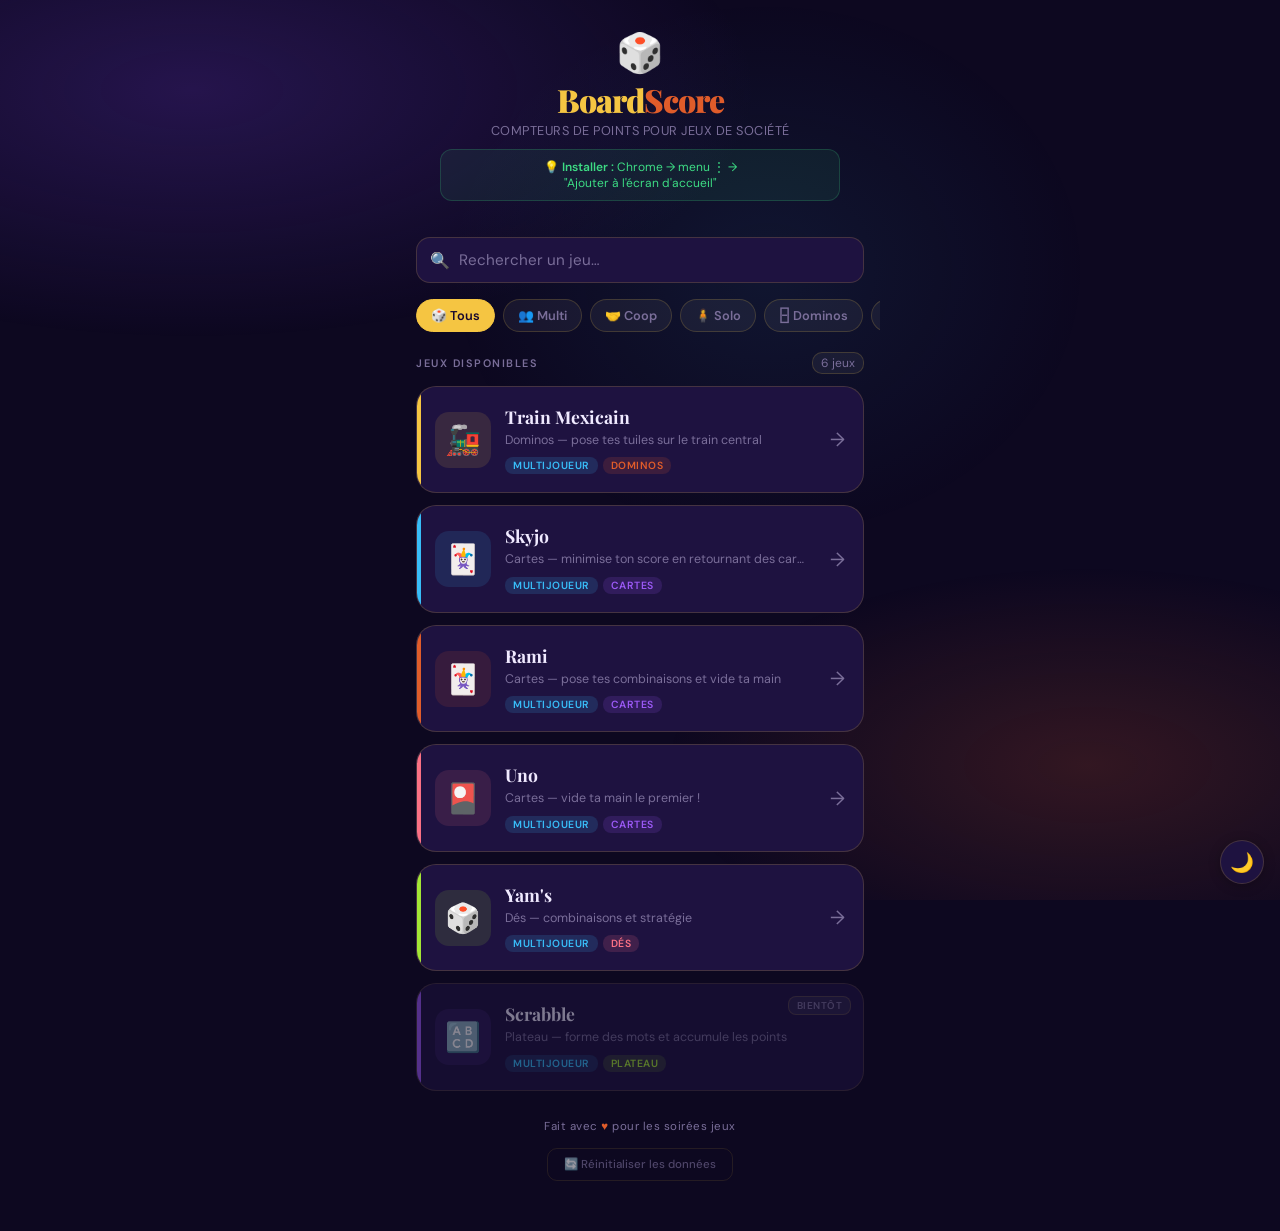
==== index.html @ c6dc5a07 "Bizarre le bouton marche pas sur mobile" ====
<!DOCTYPE html>
<html lang="fr">
<head>
  <meta charset="UTF-8" />
  <meta name="viewport" content="width=device-width, initial-scale=1.0, maximum-scale=1.0, user-scalable=no" />
  <meta name="apple-mobile-web-app-capable" content="yes" />
  <meta name="mobile-web-app-capable" content="yes" />
  <meta name="apple-mobile-web-app-status-bar-style" content="black-translucent" />
  <meta name="theme-color" content="#0d0820" />
  <title>🎲 BoardScore</title>
  <link href="https://fonts.googleapis.com/css2?family=Playfair+Display:wght@700;900&family=DM+Sans:wght@400;500;600&display=swap" rel="stylesheet" />
  <link rel="stylesheet" href="style.css" />
  <link rel="stylesheet" href="menu.css" />
</head>
<body>
<div id="app">

  <header>
    <div class="logo">🎲</div>
    <div class="app-title">Board<span>Score</span></div>
    <div class="app-sub">Compteurs de points pour jeux de société</div>
    <div class="install-hint" id="installHint">
      💡 <strong>Installer :</strong> Chrome → menu ⋮ → <br>"Ajouter à l'écran d'accueil"
    </div>
  </header>

  <div class="search-bar">
    <span class="search-icon">🔍</span>
    <input type="text" id="searchInput" placeholder="Rechercher un jeu…" oninput="filterGames()" />
  </div>

  <div class="filters-wrap">
    <div class="filters" id="filtersBar"></div>
  </div>

  <div class="section-header">
    <div class="section-label">Jeux disponibles</div>
    <div class="games-count" id="gamesCount">…</div>
  </div>

  <div class="games-grid" id="gamesGrid"></div>

  <footer>
    Fait avec <span>♥</span> pour les soirées jeux
    <br>
    <button class="reset-btn" onclick="confirmReset()">🔄 Réinitialiser les données</button>
  </footer>
</div>

<!-- Theme toggle -->
<button class="theme-toggle" id="themeToggle" onclick="toggleTheme()" aria-label="Changer de thème">🌙</button>

<script src="menu.js"></script>
</body>
</html>
---- style.css ----
/* ═══════════════════════════════════════════
   BoardScore — style.css
   Styles globaux partagés entre toutes les pages
   ═══════════════════════════════════════════ */

:root {
    /* ── Couleurs de base ── */
    --bg: #0d0820;
    --surface: #160d30;
    --card: #1e1240;
    --accent: #f5c542;
    --accent2: #e05c2a;
    --green: #3ddc84;
    --blue: #38bdf8;
    --purple: #9b59f5;
    --red: #ff5555;
    --text: #f0eaff;
    --muted: #7a6e99;
    --border: rgba(245, 197, 66, 0.18);

    /* ── Couleurs thématiques (surfaces semi-transparentes) ── */
    --glass: rgba(255, 255, 255, 0.07);
    --glass-hover: rgba(255, 255, 255, 0.12);
    --glass-subtle: rgba(255, 255, 255, 0.05);
    --glass-strong: rgba(255, 255, 255, 0.18);
    --header-bg: rgba(13, 8, 32, 0.85);
    --bar-bg: rgba(13, 8, 32, 0.95);
    --overlay-bg: rgba(0, 0, 0, 0.75);
    --winner-bg: rgba(0, 0, 0, 0.92);
    --podium-bg: rgba(255, 255, 255, 0.06);
    --on-accent: #1a0a2e;
    --on-green: #0d2e1a;
}

/* ── MODE CLAIR ── */
[data-theme="light"] {
    --bg: #f4f1ed;
    --surface: #ffffff;
    --card: #f9f7f4;
    --text: #1a1230;
    --muted: #8a7fa0;
    --border: rgba(160, 130, 80, 0.2);

    --green: #22a960;
    --blue: #1a8cd8;
    --purple: #7c3aed;
    --red: #dc3545;

    --glass: rgba(0, 0, 0, 0.05);
    --glass-hover: rgba(0, 0, 0, 0.08);
    --glass-subtle: rgba(0, 0, 0, 0.03);
    --glass-strong: rgba(0, 0, 0, 0.12);
    --header-bg: rgba(255, 255, 255, 0.9);
    --bar-bg: rgba(255, 255, 255, 0.95);
    --overlay-bg: rgba(0, 0, 0, 0.45);
    --winner-bg: rgba(255, 255, 255, 0.97);
    --podium-bg: rgba(0, 0, 0, 0.04);
    --on-accent: #1a0a2e;
    --on-green: #ffffff;
}

* {
    box-sizing: border-box;
    margin: 0;
    padding: 0;
    -webkit-tap-highlight-color: transparent;
}

body {
    font-family: 'DM Sans', sans-serif;
    background: var(--bg);
    color: var(--text);
    min-height: 100vh;
    overflow-x: hidden;
}

body::before {
    content: '';
    position: fixed;
    inset: 0;
    background-image:
            radial-gradient(ellipse 80% 50% at 15% 10%, rgba(94, 50, 180, 0.28) 0%, transparent 55%),
            radial-gradient(ellipse 60% 40% at 85% 85%, rgba(224, 92, 42, 0.16) 0%, transparent 55%);
    pointer-events: none;
    z-index: 0;
}

/* ── TYPOGRAPHY ── */
.font-display {
    font-family: 'Playfair Display', serif;
}

/* ── LAYOUT ── */
#app {
    position: relative;
    z-index: 1;
    max-width: 480px;
    margin: 0 auto;
}

/* ── BOUTON RETOUR ── */
.btn-back {
    width: 34px;
    height: 34px;
    border-radius: 10px;
    border: 1px solid var(--border);
    background: var(--glass-subtle);
    color: var(--text);
    font-size: 1rem;
    display: flex;
    align-items: center;
    justify-content: center;
    cursor: pointer;
    transition: background 0.15s;
    text-decoration: none;
    flex-shrink: 0;
}
.btn-back:active { background: var(--glass-hover); }

/* ── INPUTS ── */
input[type="text"] {
    background: var(--glass);
    border: 1px solid var(--border);
    border-radius: 10px;
    padding: 10px 14px;
    color: var(--text);
    font-family: 'DM Sans', sans-serif;
    font-size: 0.95rem;
    outline: none;
    transition: border-color 0.2s;
}
input[type="text"]:focus { border-color: var(--accent); }
input[type="text"]::placeholder { color: var(--muted); }

/* ── MODAL BASE ── */
.modal-overlay {
    position: fixed;
    inset: 0;
    background: var(--overlay-bg);
    backdrop-filter: blur(6px);
    z-index: 200;
    display: flex;
    align-items: flex-end;
    justify-content: center;
    padding: 0;
    opacity: 0;
    pointer-events: none;
    transition: opacity 0.25s;
}
.modal-overlay.open { opacity: 1; pointer-events: all; }

.modal {
    background: var(--surface);
    border: 1px solid var(--border);
    border-radius: 24px 24px 0 0;
    padding: 24px 20px 36px;
    width: 100%;
    max-width: 480px;
    transform: translateY(60px);
    transition: transform 0.3s cubic-bezier(0.34, 1.56, 0.64, 1);
    max-height: 90vh;
    overflow-y: auto;
}
.modal-overlay.open .modal { transform: translateY(0); }

.modal-handle {
    width: 40px;
    height: 4px;
    background: var(--border);
    border-radius: 2px;
    margin: 0 auto 20px;
}
.modal-title {
    font-family: 'Playfair Display', serif;
    font-size: 1.3rem;
    font-weight: 700;
    color: var(--accent);
    margin-bottom: 6px;
}
.modal-sub {
    font-size: 0.8rem;
    color: var(--muted);
    margin-bottom: 20px;
}

/* ── TAGS ── */
.tag {
    font-size: 0.65rem;
    font-weight: 600;
    padding: 2px 8px;
    border-radius: 8px;
    text-transform: uppercase;
    letter-spacing: 0.5px;
}
.tag-multi   { background: rgba(56, 189, 248, 0.15); color: var(--blue); }
.tag-coop    { background: rgba(61, 220, 132, 0.15); color: var(--green); }
.tag-solo    { background: rgba(245, 197, 66, 0.15); color: var(--accent); }
.tag-dominos { background: rgba(224, 92, 42, 0.15);  color: var(--accent2); }
.tag-cartes  { background: rgba(155, 89, 245, 0.15); color: var(--purple); }
.tag-des     { background: rgba(251, 113, 133, 0.15); color: #fb7185; }
.tag-plateau { background: rgba(163, 230, 53, 0.15); color: #a3e635; }

/* ── DIVIDER ── */
.divider {
    height: 1px;
    background: var(--border);
    margin: 18px 0 0;
}

/* ── LIGHT MODE : gradient d'ambiance atténué ── */
[data-theme="light"] body::before {
    background-image:
            radial-gradient(ellipse 80% 50% at 15% 10%, rgba(94, 50, 180, 0.06) 0%, transparent 55%),
            radial-gradient(ellipse 60% 40% at 85% 85%, rgba(224, 92, 42, 0.05) 0%, transparent 55%);
}

/* ── THEME TOGGLE ── */
.theme-toggle {
    position: fixed;
    bottom: 16px;
    right: 16px;
    width: 44px;
    height: 44px;
    border-radius: 50%;
    border: 1px solid var(--border);
    background: var(--card);
    color: var(--text);
    font-size: 1.2rem;
    display: flex;
    align-items: center;
    justify-content: center;
    cursor: pointer;
    z-index: 150;
    transition: transform 0.2s, background 0.2s;
    box-shadow: 0 2px 12px rgba(0, 0, 0, 0.25);
}
.theme-toggle:active { transform: scale(0.9); }

/* ── Sur les pages jeu, décaler le toggle au-dessus de la bottom-bar ── */
body:has(.bottom-bar) .theme-toggle {
    bottom: 90px;
}
---- menu.css ----
/* ═══════════════════════════════════════════
   Menu.css
   Styles spécifiques à la page d'accueil
   ═══════════════════════════════════════════ */

/* ── LAYOUT ── */
#app { padding-bottom: 40px; }

body::before {
    content: '';
    position: fixed;
    inset: 0;
    background-image:
            radial-gradient(ellipse 80% 50% at 15% 10%, rgba(94, 50, 180, 0.3) 0%, transparent 55%),
            radial-gradient(ellipse 60% 40% at 85% 85%, rgba(224, 92, 42, 0.18) 0%, transparent 55%),
            radial-gradient(ellipse 50% 60% at 60% 30%, rgba(56, 189, 248, 0.08) 0%, transparent 50%);
    pointer-events: none;
    z-index: 0;
}

[data-theme="light"] body::before {
    background-image:
            radial-gradient(ellipse 80% 50% at 15% 10%, rgba(94, 50, 180, 0.06) 0%, transparent 55%),
            radial-gradient(ellipse 60% 40% at 85% 85%, rgba(224, 92, 42, 0.04) 0%, transparent 55%),
            radial-gradient(ellipse 50% 60% at 60% 30%, rgba(56, 189, 248, 0.03) 0%, transparent 50%);
}

/* ── HEADER ── */
header {
    padding: 28px 20px 20px;
    text-align: center;
}
.logo { font-size: 2.4rem; margin-bottom: 6px; }
.app-title {
    font-family: 'Playfair Display', serif;
    font-size: 2rem;
    font-weight: 900;
    color: var(--accent);
    letter-spacing: -1px;
    line-height: 1;
}
.app-title span { color: var(--accent2); }
.app-sub {
    font-size: 0.8rem;
    color: var(--muted);
    margin-top: 6px;
    letter-spacing: 0.5px;
    text-transform: uppercase;
}

/* ── INSTALL HINT ── */
.install-hint {
    background: rgba(61, 220, 132, 0.08);
    border: 1px solid rgba(61, 220, 132, 0.2);
    border-radius: 12px;
    padding: 9px 14px;
    margin: 10px 20px 0;
    font-size: 0.75rem;
    color: var(--green);
    white-space: nowrap;
    overflow: hidden;
    text-overflow: ellipsis;
    animation: fadeIn 0.4s ease;
}
.install-hint strong { font-weight: 600; }

@keyframes fadeIn {
    from { opacity: 0; transform: translateY(-6px); }
    to   { opacity: 1; transform: translateY(0); }
}

/* ── SEARCH ── */
.search-bar {
    margin: 16px 16px 16px;
    position: relative;
}
.search-bar input {
    width: 100%;
    background: var(--card);
    border: 1px solid var(--border);
    border-radius: 14px;
    padding: 12px 16px 12px 42px;
    color: var(--text);
    font-family: 'DM Sans', sans-serif;
    font-size: 0.95rem;
    outline: none;
    transition: border-color 0.2s;
}
.search-bar input:focus { border-color: var(--accent); }
.search-bar input::placeholder { color: var(--muted); }
.search-icon {
    position: absolute;
    left: 14px;
    top: 50%;
    transform: translateY(-50%);
    font-size: 1rem;
    color: var(--muted);
    pointer-events: none;
}

/* ── FILTERS ── */
.filters-wrap {
    padding: 0 16px;
    margin-bottom: 20px;
    overflow-x: auto;
    scrollbar-width: none;
}
.filters-wrap::-webkit-scrollbar { display: none; }
.filters {
    display: flex;
    gap: 8px;
    width: max-content;
}
.filter-btn {
    padding: 7px 14px;
    border-radius: 20px;
    border: 1.5px solid var(--border);
    background: var(--glass-subtle);
    color: var(--muted);
    font-family: 'DM Sans', sans-serif;
    font-weight: 600;
    font-size: 0.8rem;
    cursor: pointer;
    transition: all 0.18s;
    white-space: nowrap;
    display: flex;
    align-items: center;
    gap: 5px;
}
.filter-btn:active { transform: scale(0.95); }
.filter-btn.active {
    background: var(--accent);
    border-color: var(--accent);
    color: var(--on-accent);
}

/* ── SECTION HEADER ── */
.section-header {
    padding: 0 16px;
    margin-bottom: 12px;
    display: flex;
    align-items: center;
    justify-content: space-between;
}
.section-label {
    font-size: 0.68rem;
    font-weight: 600;
    text-transform: uppercase;
    letter-spacing: 1.5px;
    color: var(--muted);
}
.games-count {
    font-size: 0.75rem;
    color: var(--muted);
    background: var(--glass-subtle);
    border: 1px solid var(--border);
    padding: 2px 8px;
    border-radius: 10px;
}

/* ── GAMES GRID ── */
.games-grid {
    padding: 0 16px;
    display: flex;
    flex-direction: column;
    gap: 12px;
}

/* ── GAME CARD ── */
.game-card {
    background: var(--card);
    border: 1px solid var(--border);
    border-radius: 20px;
    padding: 18px;
    cursor: pointer;
    transition: transform 0.18s, border-color 0.18s, background 0.18s;
    text-decoration: none;
    display: block;
    position: relative;
    overflow: hidden;
}
.game-card::before {
    content: '';
    position: absolute;
    left: 0; top: 0; bottom: 0;
    width: 4px;
    background: var(--game-color, var(--accent));
    border-radius: 4px 0 0 4px;
}
.game-card:active { transform: scale(0.98); border-color: var(--game-color, var(--accent)); }
.game-card:hover  { border-color: rgba(245, 197, 66, 0.35); }

.game-card-inner { display: flex; align-items: center; gap: 14px; }
.game-icon {
    width: 56px; height: 56px;
    border-radius: 14px;
    background: var(--game-bg, rgba(245, 197, 66, 0.12));
    display: flex; align-items: center; justify-content: center;
    font-size: 1.8rem;
    flex-shrink: 0;
}
.game-info { flex: 1; min-width: 0; }
.game-name {
    font-family: 'Playfair Display', serif;
    font-size: 1.1rem;
    font-weight: 700;
    color: var(--text);
    margin-bottom: 4px;
}
.game-desc {
    font-size: 0.78rem;
    color: var(--muted);
    line-height: 1.4;
    white-space: nowrap;
    overflow: hidden;
    text-overflow: ellipsis;
}
.game-tags { display: flex; gap: 5px; margin-top: 8px; flex-wrap: wrap; }

.game-arrow {
    font-size: 1.2rem;
    color: var(--muted);
    margin-left: 8px;
    flex-shrink: 0;
    transition: color 0.18s, transform 0.18s;
}
.game-card:active .game-arrow {
    color: var(--game-color, var(--accent));
    transform: translateX(4px);
}

/* ── COMING SOON ── */
.game-card.soon { opacity: 0.5; cursor: default; }
.game-card.soon:active { transform: none; }
.soon-badge {
    position: absolute;
    top: 12px; right: 12px;
    background: var(--glass);
    border: 1px solid var(--border);
    color: var(--muted);
    font-size: 0.62rem;
    font-weight: 600;
    padding: 2px 8px;
    border-radius: 8px;
    text-transform: uppercase;
    letter-spacing: 0.5px;
}

/* ── EMPTY STATE ── */
.empty-state { text-align: center; padding: 50px 20px; color: var(--muted); }
.empty-state .big-emoji { font-size: 3rem; margin-bottom: 12px; }
.empty-state p { font-size: 0.9rem; line-height: 1.6; }

/* ── FOOTER ── */
footer {
    text-align: center;
    padding: 28px 20px 10px;
    color: var(--muted);
    font-size: 0.72rem;
    letter-spacing: 0.5px;
}
footer span { color: var(--accent2); }

.reset-btn {
    display: block;
    margin: 14px auto 0;
    padding: 8px 16px;
    border-radius: 10px;
    border: 1px solid var(--border);
    background: transparent;
    color: var(--muted);
    font-family: 'DM Sans', sans-serif;
    font-size: 0.72rem;
    font-weight: 500;
    cursor: pointer;
    transition: all 0.2s;
    opacity: 0.6;
}
.reset-btn:hover { opacity: 1; }
.reset-btn:active { transform: scale(0.96); }
.reset-btn.confirm {
    border-color: rgba(255, 85, 85, 0.4);
    background: rgba(255, 85, 85, 0.08);
    color: var(--red);
    opacity: 1;
}
.reset-btn.done {
    border-color: rgba(61, 220, 132, 0.4);
    background: rgba(61, 220, 132, 0.08);
    color: var(--green);
    opacity: 1;
}
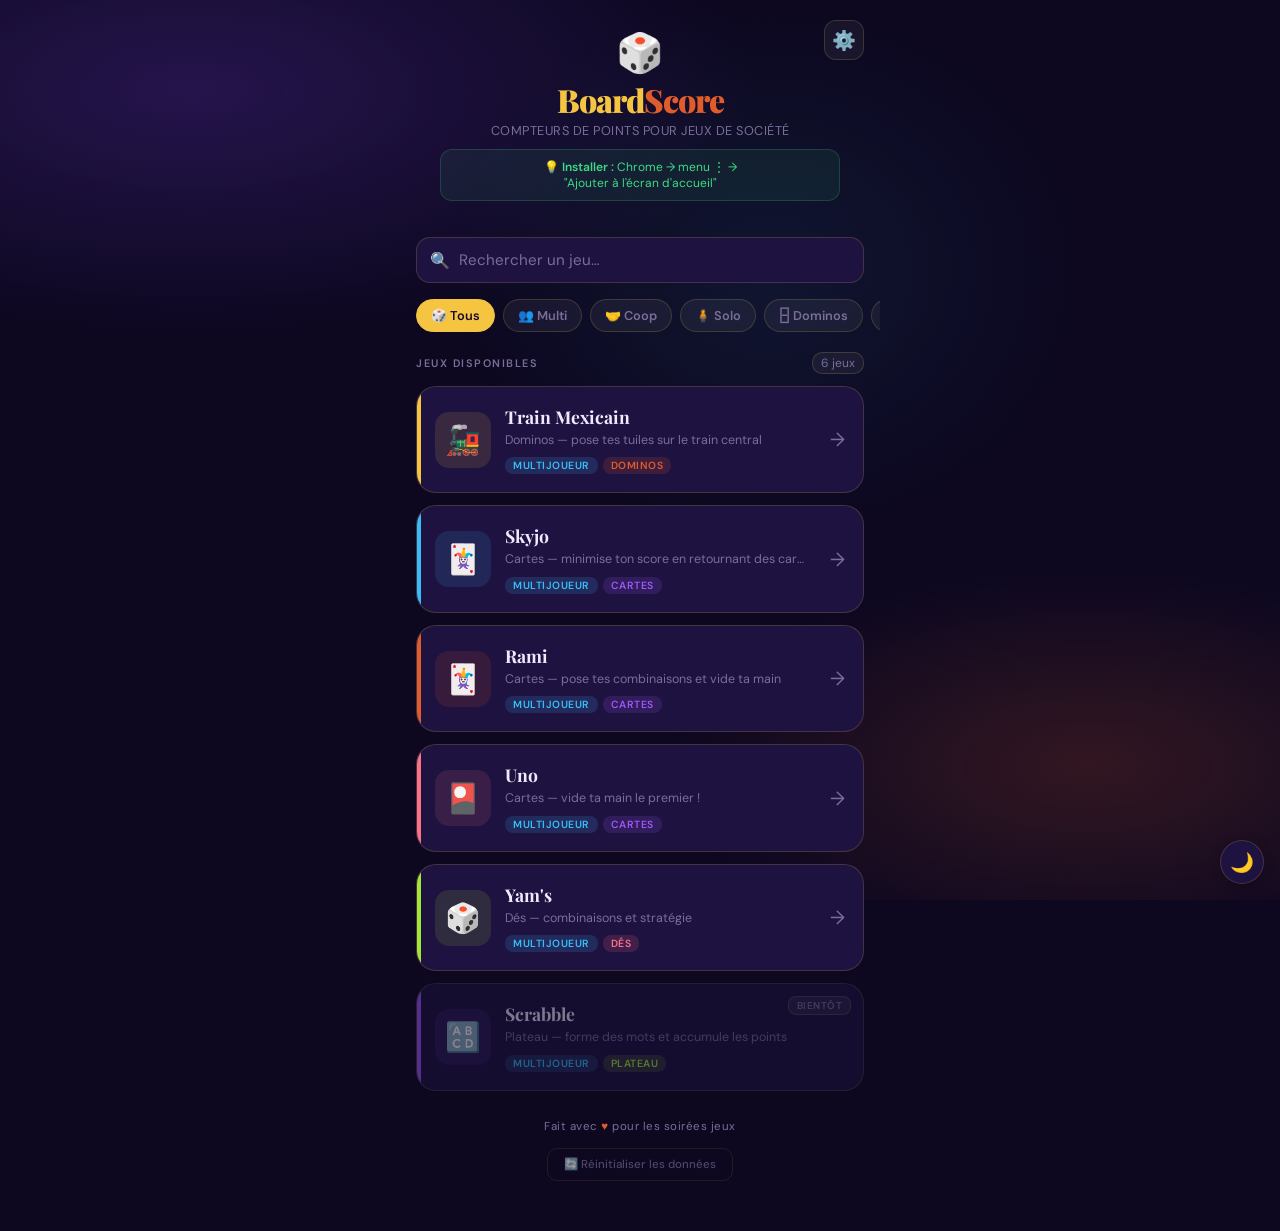
==== commit a9aa6a98: "Premier jet des statistique, et tableau de paramètrage avec ajout des joueurs de session, ajout auto" ====
--- a/index.html
+++ b/index.html
@@ -19,6 +19,7 @@
     <div class="logo">🎲</div>
     <div class="app-title">Board<span>Score</span></div>
     <div class="app-sub">Compteurs de points pour jeux de société</div>
+    <a href="settings/index.html" class="settings-btn" aria-label="Paramètres">⚙️</a>
     <div class="install-hint" id="installHint">
       💡 <strong>Installer :</strong> Chrome → menu ⋮ → <br>"Ajouter à l'écran d'accueil"
     </div>
@@ -42,7 +43,6 @@
 
   <footer>
     Fait avec <span>♥</span> pour les soirées jeux
-    <br>
     <button class="reset-btn" onclick="confirmReset()">🔄 Réinitialiser les données</button>
   </footer>
 </div>
--- a/menu.css
+++ b/menu.css
@@ -29,8 +29,24 @@
 header {
     padding: 28px 20px 20px;
     text-align: center;
+    position: relative;
 }
 .logo { font-size: 2.4rem; margin-bottom: 6px; }
+
+/* ── Settings button ── */
+.settings-btn {
+    position: absolute;
+    top: 20px; right: 16px;
+    width: 40px; height: 40px;
+    border-radius: 12px;
+    border: 1px solid var(--border);
+    background: var(--glass-subtle);
+    display: flex; align-items: center; justify-content: center;
+    font-size: 1.2rem;
+    text-decoration: none;
+    transition: all 0.15s;
+}
+.settings-btn:active { transform: scale(0.9); background: var(--glass-hover); }
 .app-title {
     font-family: 'Playfair Display', serif;
     font-size: 2rem;
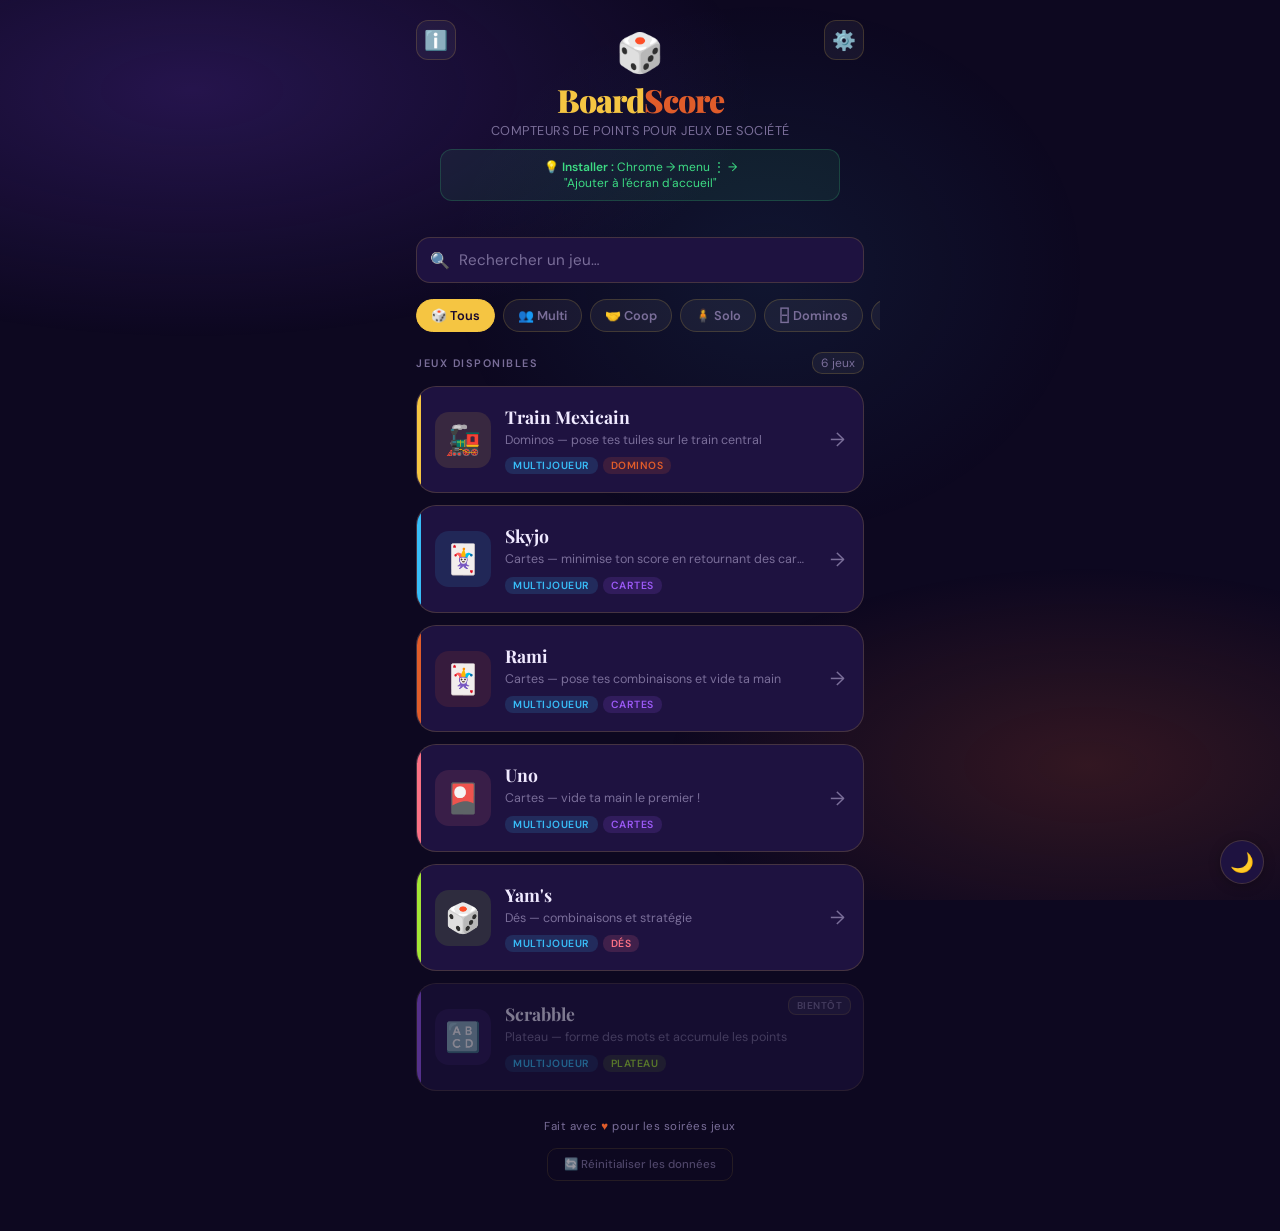
==== commit b8c49bb2: "Modale d'info + bouton réinitaliser les données mieux fourni" ====
--- a/index.html
+++ b/index.html
@@ -19,6 +19,7 @@
     <div class="logo">🎲</div>
     <div class="app-title">Board<span>Score</span></div>
     <div class="app-sub">Compteurs de points pour jeux de société</div>
+    <button class="info-btn" onclick="openInfoModal()" aria-label="Aide">ℹ️</button>
     <a href="settings/index.html" class="settings-btn" aria-label="Paramètres">⚙️</a>
     <div class="install-hint" id="installHint">
       💡 <strong>Installer :</strong> Chrome → menu ⋮ → <br>"Ajouter à l'écran d'accueil"
@@ -43,13 +44,137 @@
 
   <footer>
     Fait avec <span>♥</span> pour les soirées jeux
-    <button class="reset-btn" onclick="confirmReset()">🔄 Réinitialiser les données</button>
+    <button class="reset-btn" onclick="openResetModal()">🔄 Réinitialiser les données</button>
   </footer>
 </div>
 
 <!-- Theme toggle -->
 <button class="theme-toggle" id="themeToggle" onclick="toggleTheme()" aria-label="Changer de thème">🌙</button>
 
+<!-- ══ MODALE INFO ══ -->
+<div class="modal-overlay" id="infoModal" onclick="closeInfoModal(event)">
+  <div class="info-modal">
+    <div class="info-modal-handle"></div>
+    <div class="info-modal-header">
+      <div class="info-modal-icon">🎲</div>
+      <div class="info-modal-title">BoardScore — Guide</div>
+    </div>
+
+    <div class="info-sections">
+
+      <div class="info-block">
+        <div class="info-block-title">⚙️ Paramètres</div>
+        <div class="info-item">
+          <span class="info-emoji">👥</span>
+          <div><strong>Joueurs enregistrés</strong> — Crée un roster de joueurs global. Leur nom et couleur sont proposés automatiquement dans chaque jeu. Tu peux modifier le nom ou la couleur à tout moment, c'est répercuté dans les parties en cours.</div>
+        </div>
+        <div class="info-item">
+          <span class="info-emoji">📊</span>
+          <div><strong>Statistiques</strong> — Consulte le nombre de parties jouées, victoires et taux de réussite par joueur, avec le détail par jeu.</div>
+        </div>
+      </div>
+
+      <div class="info-block">
+        <div class="info-block-title">🎮 Dans chaque jeu</div>
+        <div class="info-item">
+          <span class="info-emoji">➕</span>
+          <div><strong>Ajouter un joueur</strong> — Tape un nom pour l'ajouter. Les joueurs du roster sont suggérés automatiquement. La couleur est attribuée ou reprise depuis le roster.</div>
+        </div>
+        <div class="info-item">
+          <span class="info-emoji">✏️</span>
+          <div><strong>Saisir les scores</strong> — Ouvre la modale de saisie de la manche en cours. Tu peux corriger un score déjà saisi en ré-ouvrant la modale.</div>
+        </div>
+        <div class="info-item">
+          <span class="info-emoji">▶️</span>
+          <div><strong>Manche suivante</strong> — Passe à la manche d'après. L'historique des manches est conservé en bas de page.</div>
+        </div>
+        <div class="info-item">
+          <span class="info-emoji">↺</span>
+          <div><strong>Rejouer</strong> — Lance une nouvelle partie. Tu peux garder les mêmes joueurs (remise à zéro des scores) ou repartir avec de nouveaux joueurs. La partie terminée est sauvegardée dans les statistiques.</div>
+        </div>
+        <div class="info-item">
+          <span class="info-emoji">🏆</span>
+          <div><strong>Écran de victoire</strong> — S'affiche automatiquement quand la condition de fin est atteinte. Affiche le podium et propose de relancer une partie.</div>
+        </div>
+      </div>
+
+      <div class="info-block">
+        <div class="info-block-title">💾 Sauvegarde</div>
+        <div class="info-item">
+          <span class="info-emoji">🔒</span>
+          <div><strong>Sauvegarde automatique</strong> — Chaque action est sauvegardée instantanément sur ton appareil. Tu peux fermer l'app et reprendre là où tu en étais.</div>
+        </div>
+        <div class="info-item">
+          <span class="info-emoji">📱</span>
+          <div><strong>Installation</strong> — Sur Chrome, clique sur ⋮ → "Ajouter à l'écran d'accueil" pour utiliser BoardScore comme une vraie app, sans navigateur.</div>
+        </div>
+      </div>
+
+      <div class="info-block">
+        <div class="info-block-title">🌙 Thème & affichage</div>
+        <div class="info-item">
+          <span class="info-emoji">🌙</span>
+          <div><strong>Mode sombre / clair</strong> — Le bouton en bas à droite bascule entre les deux thèmes. Le choix est mémorisé.</div>
+        </div>
+      </div>
+
+      <div class="info-block">
+        <div class="info-block-title">🔄 Réinitialisation</div>
+        <div class="info-item">
+          <span class="info-emoji">🎮</span>
+          <div><strong>Données de jeu</strong> — Efface les parties en cours et l'historique des victoires, sans toucher à tes joueurs enregistrés.</div>
+        </div>
+        <div class="info-item">
+          <span class="info-emoji">👥</span>
+          <div><strong>Joueurs</strong> — Supprime le roster de joueurs, sans effacer les parties.</div>
+        </div>
+        <div class="info-item">
+          <span class="info-emoji">💥</span>
+          <div><strong>Tout réinitialiser</strong> — Remet l'app à zéro complètement.</div>
+        </div>
+      </div>
+
+    </div>
+
+    <button class="info-modal-close" onclick="document.getElementById('infoModal').classList.remove('open')">Fermer</button>
+  </div>
+</div>
+
+<!-- ══ MODALE RESET ══ -->
+<div class="modal-overlay" id="resetModal" onclick="closeResetModal(event)">
+  <div class="reset-modal">
+    <div class="info-modal-handle"></div>
+    <div class="reset-modal-title">🔄 Réinitialiser</div>
+    <div class="reset-modal-sub">Choisis ce que tu veux effacer</div>
+
+    <div class="reset-options">
+      <button class="reset-option-btn" id="resetGames" onclick="doReset('games')">
+        <span class="ro-icon">🎮</span>
+        <div class="ro-text">
+          <div class="ro-title">Données de jeu</div>
+          <div class="ro-sub">Parties en cours + historique des victoires<br><em>Les joueurs enregistrés sont conservés</em></div>
+        </div>
+      </button>
+      <button class="reset-option-btn" id="resetPlayers" onclick="doReset('players')">
+        <span class="ro-icon">👥</span>
+        <div class="ro-text">
+          <div class="ro-title">Joueurs enregistrés</div>
+          <div class="ro-sub">Supprime le roster de joueurs<br><em>Les parties en cours sont conservées</em></div>
+        </div>
+      </button>
+      <button class="reset-option-btn danger" id="resetAll" onclick="doReset('all')">
+        <span class="ro-icon">💥</span>
+        <div class="ro-text">
+          <div class="ro-title">Tout réinitialiser</div>
+          <div class="ro-sub">Efface absolument toutes les données</div>
+        </div>
+      </button>
+    </div>
+
+    <button class="reset-modal-cancel" onclick="document.getElementById('resetModal').classList.remove('open')">Annuler</button>
+  </div>
+</div>
+
 <script src="menu.js"></script>
 </body>
 </html>
--- a/menu.css
+++ b/menu.css
@@ -305,4 +305,234 @@
     background: rgba(61, 220, 132, 0.08);
     color: var(--green);
     opacity: 1;
-}+}
+
+/* ═══════════════════════════════════════════
+   INFO BUTTON
+   ═══════════════════════════════════════════ */
+.info-btn {
+    position: absolute;
+    top: 20px; left: 16px;
+    width: 40px; height: 40px;
+    border-radius: 12px;
+    border: 1px solid var(--border);
+    background: var(--glass-subtle);
+    display: flex; align-items: center; justify-content: center;
+    font-size: 1.2rem;
+    cursor: pointer;
+    transition: all 0.15s;
+}
+.info-btn:active { transform: scale(0.9); background: var(--glass-hover); }
+
+
+/* ═══════════════════════════════════════════
+   SHARED MODAL OVERLAY
+   ═══════════════════════════════════════════ */
+.modal-overlay {
+    position: fixed;
+    inset: 0;
+    background: rgba(0,0,0,0.55);
+    backdrop-filter: blur(4px);
+    z-index: 200;
+    display: flex;
+    align-items: flex-end;
+    justify-content: center;
+    opacity: 0;
+    pointer-events: none;
+    transition: opacity 0.25s;
+}
+.modal-overlay.open {
+    opacity: 1;
+    pointer-events: all;
+}
+
+
+/* ═══════════════════════════════════════════
+   INFO MODAL
+   ═══════════════════════════════════════════ */
+.info-modal {
+    background: var(--card);
+    border: 1px solid var(--border);
+    border-radius: 24px 24px 0 0;
+    width: 100%;
+    max-width: 520px;
+    max-height: 82vh;
+    overflow-y: auto;
+    padding: 0 0 32px;
+    transform: translateY(30px);
+    transition: transform 0.3s cubic-bezier(0.34, 1.56, 0.64, 1);
+}
+.modal-overlay.open .info-modal,
+.modal-overlay.open .reset-modal {
+    transform: translateY(0);
+}
+
+.info-modal-handle {
+    width: 40px; height: 4px;
+    background: var(--border);
+    border-radius: 2px;
+    margin: 12px auto 0;
+}
+.info-modal-header {
+    display: flex;
+    align-items: center;
+    gap: 12px;
+    padding: 20px 22px 14px;
+    border-bottom: 1px solid var(--border);
+}
+.info-modal-icon { font-size: 1.6rem; }
+.info-modal-title {
+    font-family: 'Playfair Display', serif;
+    font-size: 1.2rem;
+    font-weight: 700;
+    color: var(--text);
+}
+
+.info-sections { padding: 16px 20px 0; }
+
+.info-block {
+    margin-bottom: 20px;
+    background: var(--glass-subtle);
+    border: 1px solid var(--border);
+    border-radius: 16px;
+    padding: 14px 16px;
+}
+.info-block-title {
+    font-size: 0.72rem;
+    font-weight: 700;
+    letter-spacing: 0.8px;
+    text-transform: uppercase;
+    color: var(--accent);
+    margin-bottom: 12px;
+}
+.info-item {
+    display: flex;
+    gap: 12px;
+    margin-bottom: 10px;
+    font-size: 0.83rem;
+    color: var(--text-secondary, var(--muted));
+    line-height: 1.5;
+}
+.info-item:last-child { margin-bottom: 0; }
+.info-emoji { font-size: 1rem; flex-shrink: 0; margin-top: 1px; }
+.info-item strong { color: var(--text); font-weight: 600; }
+.info-item em { color: var(--muted); font-style: italic; }
+
+.info-modal-close {
+    display: block;
+    margin: 20px 20px 0;
+    width: calc(100% - 40px);
+    padding: 14px;
+    border-radius: 14px;
+    border: 1px solid var(--border);
+    background: var(--glass-subtle);
+    color: var(--text);
+    font-family: 'DM Sans', sans-serif;
+    font-size: 0.95rem;
+    font-weight: 600;
+    cursor: pointer;
+    transition: all 0.15s;
+}
+.info-modal-close:active { transform: scale(0.97); background: var(--glass-hover); }
+
+
+/* ═══════════════════════════════════════════
+   RESET MODAL
+   ═══════════════════════════════════════════ */
+.reset-modal {
+    background: var(--card);
+    border: 1px solid var(--border);
+    border-radius: 24px 24px 0 0;
+    width: 100%;
+    max-width: 520px;
+    padding: 0 0 32px;
+    transform: translateY(30px);
+    transition: transform 0.3s cubic-bezier(0.34, 1.56, 0.64, 1);
+}
+.reset-modal-title {
+    font-family: 'Playfair Display', serif;
+    font-size: 1.2rem;
+    font-weight: 700;
+    color: var(--text);
+    text-align: center;
+    padding: 20px 22px 2px;
+}
+.reset-modal-sub {
+    text-align: center;
+    font-size: 0.78rem;
+    color: var(--muted);
+    padding: 0 22px 16px;
+    border-bottom: 1px solid var(--border);
+}
+
+.reset-options {
+    padding: 14px 18px 0;
+    display: flex;
+    flex-direction: column;
+    gap: 10px;
+}
+
+.reset-option-btn {
+    display: flex;
+    align-items: center;
+    gap: 14px;
+    padding: 14px 16px;
+    border-radius: 16px;
+    border: 1px solid var(--border);
+    background: var(--glass-subtle);
+    color: var(--text);
+    font-family: 'DM Sans', sans-serif;
+    text-align: left;
+    cursor: pointer;
+    transition: all 0.18s;
+    width: 100%;
+}
+.reset-option-btn:active { transform: scale(0.97); }
+.reset-option-btn.confirming {
+    border-color: rgba(255, 170, 0, 0.45);
+    background: rgba(255, 170, 0, 0.08);
+}
+.reset-option-btn.danger {
+    border-color: rgba(255, 85, 85, 0.3);
+    background: rgba(255, 85, 85, 0.05);
+}
+.reset-option-btn.danger.confirming {
+    border-color: rgba(255, 85, 85, 0.55);
+    background: rgba(255, 85, 85, 0.12);
+}
+.reset-option-btn.done {
+    border-color: rgba(61, 220, 132, 0.4);
+    background: rgba(61, 220, 132, 0.08);
+    pointer-events: none;
+}
+
+.ro-icon { font-size: 1.4rem; flex-shrink: 0; }
+.ro-title {
+    font-size: 0.92rem;
+    font-weight: 600;
+    color: var(--text);
+    margin-bottom: 2px;
+}
+.ro-sub {
+    font-size: 0.74rem;
+    color: var(--muted);
+    line-height: 1.4;
+}
+.ro-sub em { font-style: italic; }
+
+.reset-modal-cancel {
+    display: block;
+    margin: 14px 18px 0;
+    width: calc(100% - 36px);
+    padding: 13px;
+    border-radius: 14px;
+    border: 1px solid var(--border);
+    background: transparent;
+    color: var(--muted);
+    font-family: 'DM Sans', sans-serif;
+    font-size: 0.88rem;
+    font-weight: 500;
+    cursor: pointer;
+    transition: all 0.15s;
+}
+.reset-modal-cancel:active { transform: scale(0.97); }
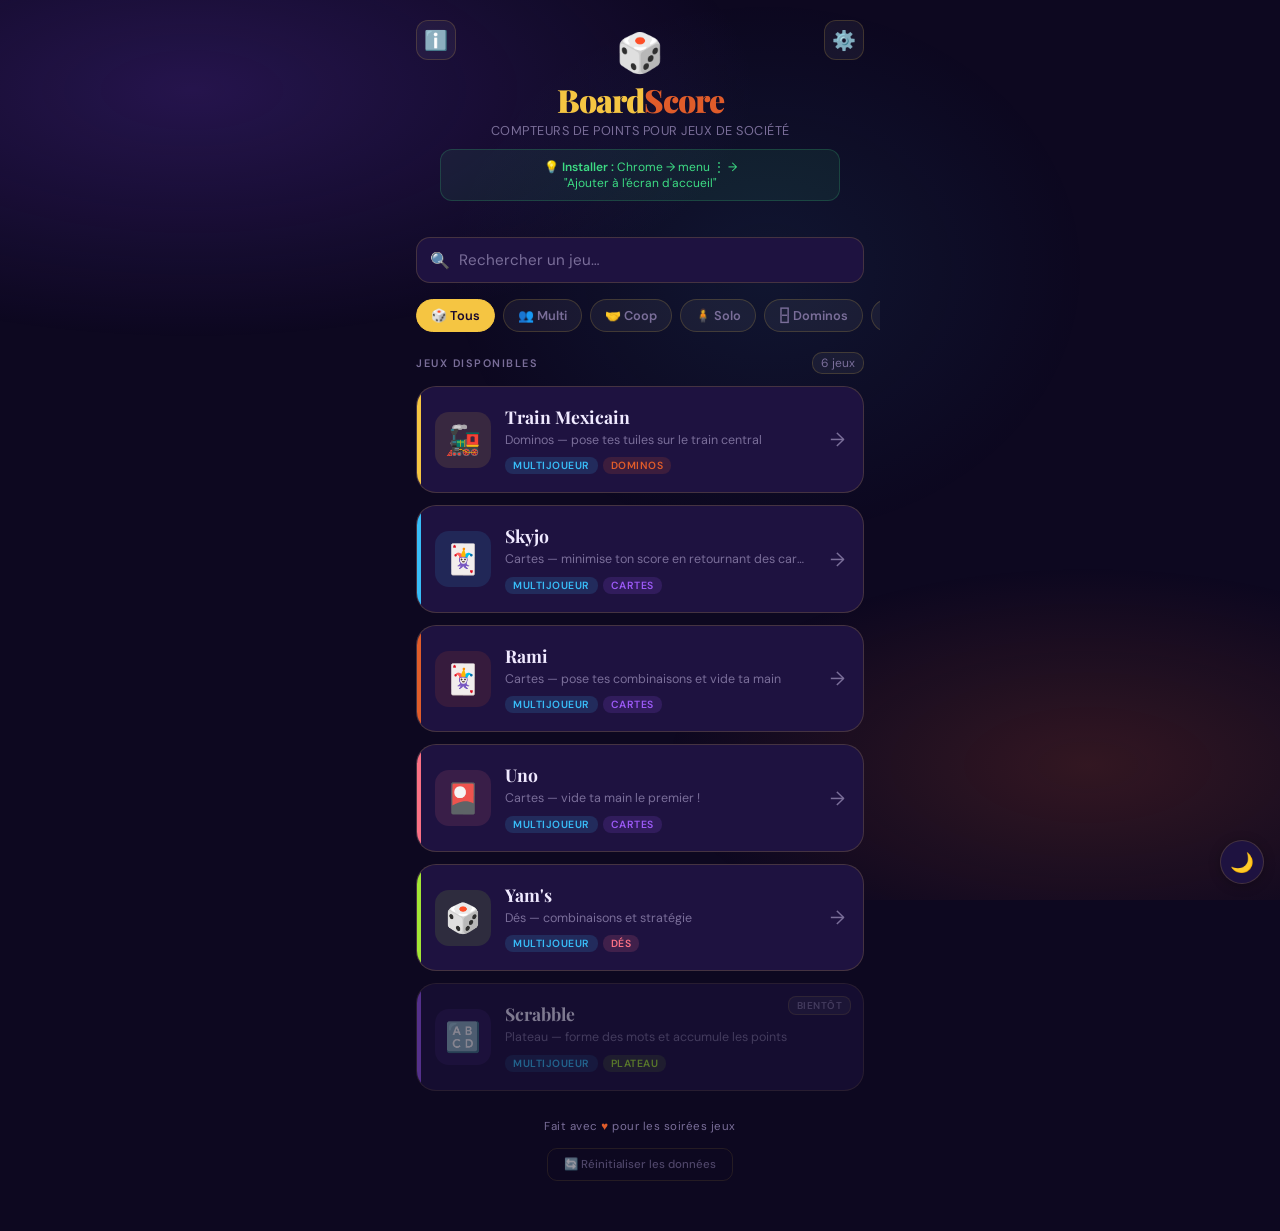
==== commit b3afe5aa: "Gros refacto, pour ajouter un jeu il suffit de le rajouter dans games-registry.js et c'est tout, tou" ====
--- a/index.html
+++ b/index.html
@@ -70,7 +70,11 @@
         </div>
         <div class="info-item">
           <span class="info-emoji">📊</span>
-          <div><strong>Statistiques</strong> — Consulte le nombre de parties jouées, victoires et taux de réussite par joueur, avec le détail par jeu.</div>
+          <div><strong>Statistiques par joueur</strong> — Consulte le nombre de parties jouées, victoires et taux de réussite par joueur, avec le détail par jeu.</div>
+        </div>
+        <div class="info-item">
+          <span class="info-emoji">🏆</span>
+          <div><strong>Stats générales</strong> — Page dédiée accessible depuis Paramètres. Elle regroupe le podium des meilleurs vainqueurs (avec détail des victoires par jeu), la répartition des parties par jour de la semaine, le graphique d'activité dans le temps et le nombre de parties par joueur.</div>
         </div>
       </div>
 
@@ -78,23 +82,23 @@
         <div class="info-block-title">🎮 Dans chaque jeu</div>
         <div class="info-item">
           <span class="info-emoji">➕</span>
-          <div><strong>Ajouter un joueur</strong> — Tape un nom pour l'ajouter. Les joueurs du roster sont suggérés automatiquement. La couleur est attribuée ou reprise depuis le roster.</div>
+          <div><strong>Ajouter un joueur</strong> — Tape un nom pour l'ajouter. Les joueurs du roster sont suggérés automatiquement. La couleur est attribuée ou reprise depuis le roster. Le joueur sera ajouté au roster.</div>
         </div>
         <div class="info-item">
           <span class="info-emoji">✏️</span>
-          <div><strong>Saisir les scores</strong> — Ouvre la modale de saisie de la manche en cours. Tu peux corriger un score déjà saisi en ré-ouvrant la modale.</div>
+          <div><strong>Saisir les scores</strong> — Ouvre la modale de saisie de la manche en cours. Tu peux corriger un score déjà saisi en ré-ouvrant la modale (sauf pour les jeux qui ne permettent pas d'éditer après avoir joué, comme le Yam's par exemple).</div>
         </div>
         <div class="info-item">
           <span class="info-emoji">▶️</span>
           <div><strong>Manche suivante</strong> — Passe à la manche d'après. L'historique des manches est conservé en bas de page.</div>
         </div>
         <div class="info-item">
-          <span class="info-emoji">↺</span>
-          <div><strong>Rejouer</strong> — Lance une nouvelle partie. Tu peux garder les mêmes joueurs (remise à zéro des scores) ou repartir avec de nouveaux joueurs. La partie terminée est sauvegardée dans les statistiques.</div>
+          <span class="info-emoji">🏆</span>
+          <div><strong>Écran de victoire</strong> — S'affiche automatiquement quand la condition de fin est atteinte. C'est à ce moment que la partie est enregistrée dans les statistiques. Propose de relancer une nouvelle partie.</div>
         </div>
         <div class="info-item">
-          <span class="info-emoji">🏆</span>
-          <div><strong>Écran de victoire</strong> — S'affiche automatiquement quand la condition de fin est atteinte. Affiche le podium et propose de relancer une partie.</div>
+          <span class="info-emoji">↺</span>
+          <div><strong>Rejouer</strong> — Lance une nouvelle partie depuis l'écran de victoire ou n'importe quand dans la partie en cours. Tu peux garder les mêmes joueurs (remise à zéro des scores) ou repartir avec de nouveaux joueurs.</div>
         </div>
       </div>
 
@@ -103,6 +107,10 @@
         <div class="info-item">
           <span class="info-emoji">🔒</span>
           <div><strong>Sauvegarde automatique</strong> — Chaque action est sauvegardée instantanément sur ton appareil. Tu peux fermer l'app et reprendre là où tu en étais.</div>
+        </div>
+        <div class="info-item">
+          <span class="info-emoji">⏱️</span>
+          <div><strong>Temps de jeu</strong> — Le temps passé sur chaque page de jeu est mesuré automatiquement en arrière-plan. Il s'arrête dès que tu quittes la page d'un jeu. Ces données alimentent le graphique d'activité dans les stats générales.</div>
         </div>
         <div class="info-item">
           <span class="info-emoji">📱</span>
@@ -122,11 +130,11 @@
         <div class="info-block-title">🔄 Réinitialisation</div>
         <div class="info-item">
           <span class="info-emoji">🎮</span>
-          <div><strong>Données de jeu</strong> — Efface les parties en cours et l'historique des victoires, sans toucher à tes joueurs enregistrés.</div>
+          <div><strong>Données de jeu</strong> — Efface les parties en cours, l'historique des victoires et le temps de jeu enregistré, sans toucher à tes joueurs enregistrés.</div>
         </div>
         <div class="info-item">
           <span class="info-emoji">👥</span>
-          <div><strong>Joueurs</strong> — Supprime le roster de joueurs, sans effacer les parties.</div>
+          <div><strong>Joueurs</strong> — Supprime les joueurs enregistrés et donc les statistiques, sans effacer les parties en cours.</div>
         </div>
         <div class="info-item">
           <span class="info-emoji">💥</span>
@@ -159,7 +167,7 @@
         <span class="ro-icon">👥</span>
         <div class="ro-text">
           <div class="ro-title">Joueurs enregistrés</div>
-          <div class="ro-sub">Supprime le roster de joueurs<br><em>Les parties en cours sont conservées</em></div>
+          <div class="ro-sub">Supprime les joueurs enregistrés et leurs statistiques<br><em>Les parties en cours sont conservées</em></div>
         </div>
       </button>
       <button class="reset-option-btn danger" id="resetAll" onclick="doReset('all')">
@@ -175,6 +183,7 @@
   </div>
 </div>
 
+<script src="common/games-registry.js"></script>
 <script src="menu.js"></script>
 </body>
 </html>
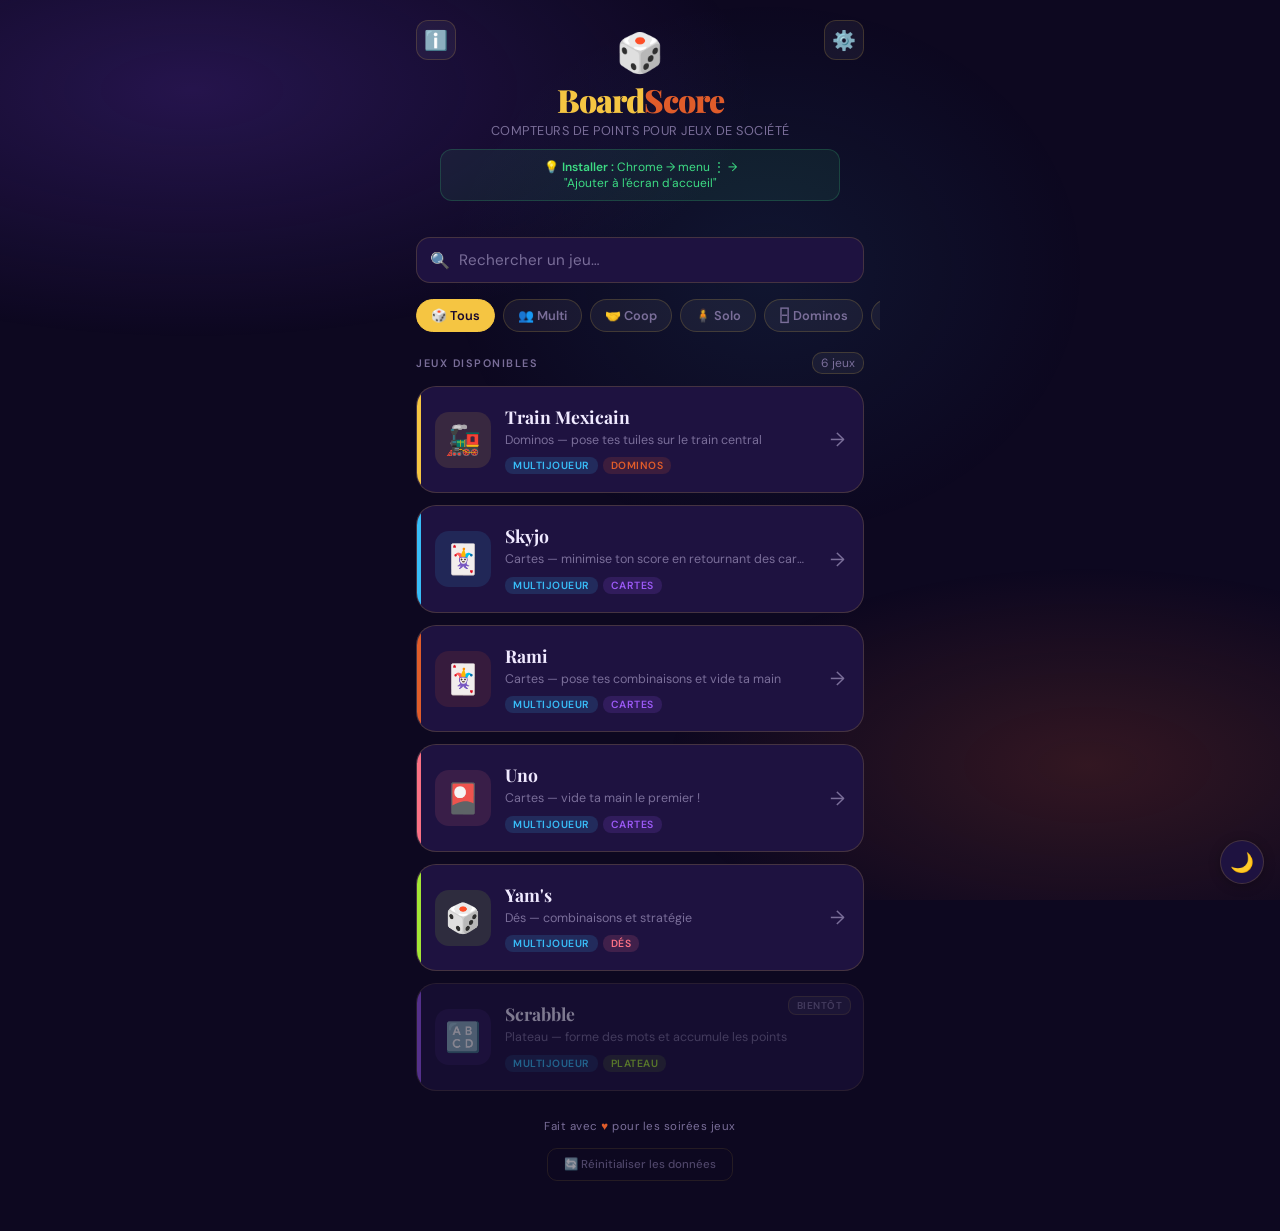
==== commit 4641cfb0: "Enorme refacto, simplification du workflow" ====
--- a/index.html
+++ b/index.html
@@ -183,6 +183,7 @@
   </div>
 </div>
 
+<script src="common/utils.js"></script>
 <script src="common/games-registry.js"></script>
 <script src="menu.js"></script>
 </body>
